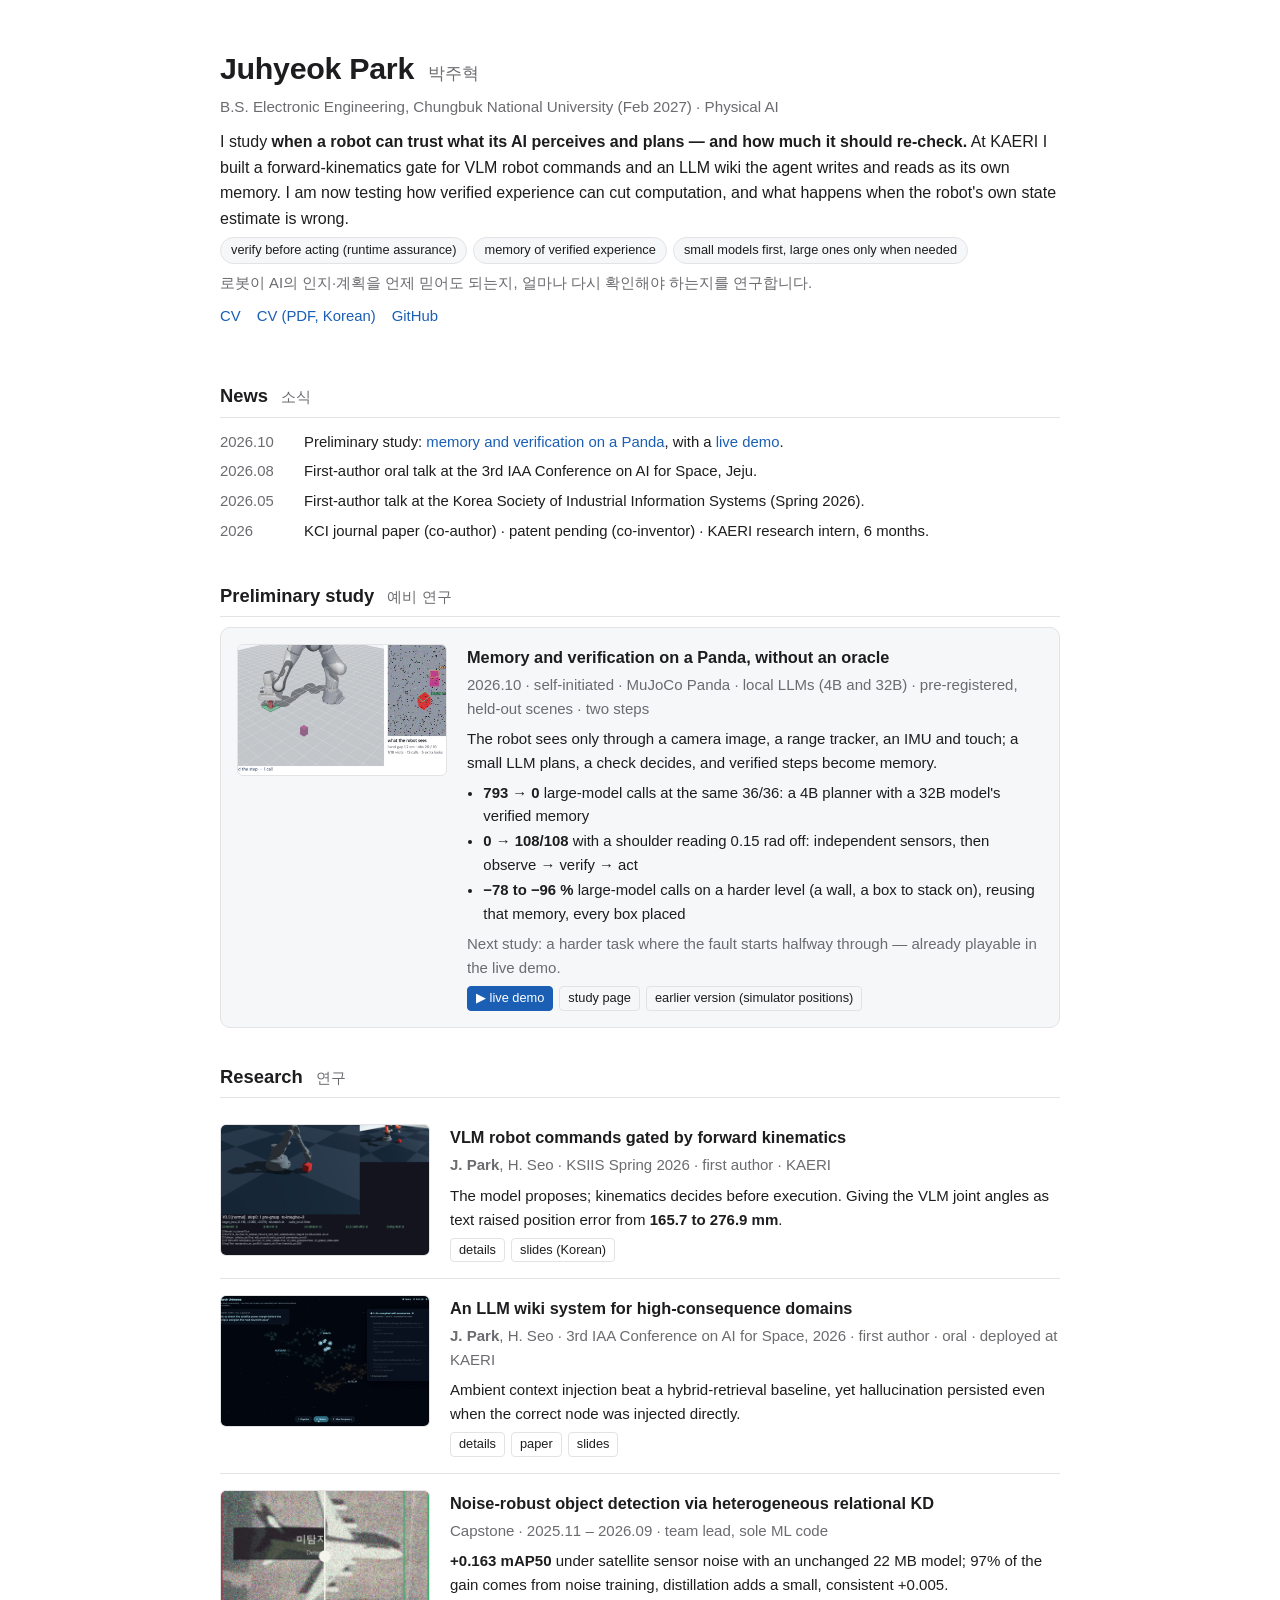
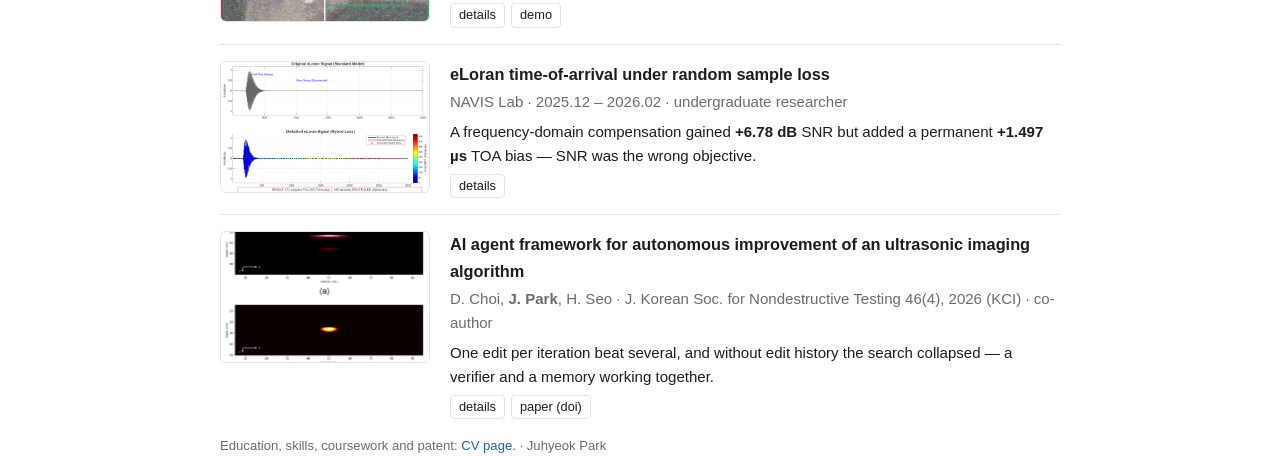
==== index.html @ 37c35368 "portfolio: wiki recall chart, finding cards (KCI, fk, sensors), shorter news line, featured study ca" ====
<!doctype html>
<html lang="en">
<head>
<meta charset="utf-8">
<meta name="viewport" content="width=device-width, initial-scale=1">
<title>Juhyeok Park</title>
<link rel="stylesheet" href="assets/site.css">
</head>
<body>
<header class="top"><div class="wrap">
  <div>
    <h1>Juhyeok Park <small>박주혁</small></h1>
    <p class="role">B.S. Electronic Engineering, Chungbuk National University (Feb 2027) · Physical AI</p>
    <p class="bio">I study <b>when a robot can trust what its AI perceives and plans — and how much it should re-check.</b>
      At KAERI I built a forward-kinematics gate for VLM robot commands and an LLM wiki the agent writes and reads as its own memory.
      I am now testing how verified experience can cut computation, and what happens when the robot's own state estimate is wrong.</p>
    <ul class="focus"><li>verify before acting (runtime assurance)</li><li>memory of verified experience</li><li>small models first, large ones only when needed</li></ul>
    <p class="ko">로봇이 AI의 인지·계획을 언제 믿어도 되는지, 얼마나 다시 확인해야 하는지를 연구합니다.</p>
    <div class="links">
      <a href="cv.html">CV</a>
      <a href="assets/cv/CV_JuhyeokPark_2026-09.pdf">CV (PDF, Korean)</a>
      <a href="https://github.com/nonojamjam">GitHub</a>
    </div>
  </div>
</div></header>

<main class="wrap">
  <h2>News <span class="ko">소식</span></h2>
  <ul class="news">
    <li><span class="d">2026.10</span><span>Preliminary study: <a href="research/oracle-free.html">memory and verification on a Panda</a>, with a <a href="demo/oracle-free.html">live demo</a>.</span></li>
    <li><span class="d">2026.08</span><span>First-author oral talk at the 3rd IAA Conference on AI for Space, Jeju.</span></li>
    <li><span class="d">2026.05</span><span>First-author talk at the Korea Society of Industrial Information Systems (Spring 2026).</span></li>
    <li><span class="d">2026</span><span>KCI journal paper (co-author) · patent pending (co-inventor) · KAERI research intern, 6 months.</span></li>
  </ul>

  <h2>Preliminary study <span class="ko">예비 연구</span></h2>

  <div class="item feat">
    <a class="thumb" href="demo/oracle-free.html"><img src="assets/poc/oracle_free_thumb.gif" alt="Live demo: the Panda grasps a box in any orientation; the panel shows its own camera image with the boxes it measured"></a>
    <div>
      <h3><a href="research/oracle-free.html">Memory and verification on a Panda, without an oracle</a></h3>
      <p class="meta">2026.10 · self-initiated · MuJoCo Panda · local LLMs (4B and 32B) · pre-registered, held-out scenes · two steps</p>
      <p>The robot sees only through a camera image, a range tracker, an IMU and touch; a small LLM plans, a check decides, and verified steps become memory.</p>
      <ul class="keys">
        <li><b>793 → 0</b> large-model calls at the same 36/36: a 4B planner with a 32B model's verified memory</li>
        <li><b>0 → 108/108</b> with a shoulder reading 0.15 rad off: independent sensors, then observe → verify → act</li>
        <li><b>−78 to −96 %</b> large-model calls on a harder level (a wall, a box to stack on), reusing that memory, every box placed</li>
      </ul>
      <p class="meta">Next study: a harder task where the fault starts halfway through — already playable in the live demo.</p>
      <div class="btns"><a class="primary" href="demo/oracle-free.html">▶ live demo</a><a href="research/oracle-free.html">study page</a><a href="research/poc.html">earlier version (simulator positions)</a></div>
    </div>
  </div>

  <h2>Research <span class="ko">연구</span></h2>

  <div class="item">
    <a class="thumb" href="research/fk-verifier.html"><img src="assets/ive_verification_demo.gif" alt="Verification loop for VLM robot commands"></a>
    <div>
      <h3><a href="research/fk-verifier.html">VLM robot commands gated by forward kinematics</a></h3>
      <p class="meta"><b>J. Park</b>, H. Seo · KSIIS Spring 2026 · first author · KAERI</p>
      <p>The model proposes; kinematics decides before execution. Giving the VLM joint angles as text raised position error from <b>165.7 to 276.9 mm</b>.</p>
      <div class="btns"><a href="research/fk-verifier.html">details</a><a href="assets/talks/KSIIS2026_Park_talk_slides_ko.pdf">slides (Korean)</a></div>
    </div>
  </div>

  <div class="item">
    <a class="thumb" href="research/llm-wiki.html"><img src="assets/iaa/notice_fuse.gif" alt="IAA demo: an intent turn pulls matching wiki notes into the prompt without a query"></a>
    <div>
      <h3><a href="research/llm-wiki.html">An LLM wiki system for high-consequence domains</a></h3>
      <p class="meta"><b>J. Park</b>, H. Seo · 3rd IAA Conference on AI for Space, 2026 · first author · oral · deployed at KAERI</p>
      <p>Ambient context injection beat a hybrid-retrieval baseline, yet hallucination persisted even when the correct node was injected directly.</p>
      <div class="btns"><a href="research/llm-wiki.html">details</a><a href="assets/papers/IAA2026_Park_LLM_Wiki_System.pdf">paper</a><a href="assets/talks/IAA2026_Park_talk_slides.pdf">slides</a></div>
    </div>
  </div>

  <div class="item">
    <a class="thumb" href="research/capstone.html"><img src="assets/profile/noise_slider.gif" alt="Baseline vs proposed detector on a noisy satellite tile"></a>
    <div>
      <h3><a href="research/capstone.html">Noise-robust object detection via heterogeneous relational KD</a></h3>
      <p class="meta">Capstone · 2025.11 – 2026.09 · team lead, sole ML code</p>
      <p><b>+0.163 mAP50</b> under satellite sensor noise with an unchanged 22 MB model; 97% of the gain comes from noise training, distillation adds a small, consistent +0.005.</p>
      <div class="btns"><a href="research/capstone.html">details</a><a href="https://nonojamjam.github.io/noise-robust-detection-rkd/">demo</a></div>
    </div>
  </div>

  <div class="item">
    <a class="thumb" href="research/eloran.html"><img src="assets/eloran_pulse.png" alt="eLoran pulse distorted by the sample-loss model"></a>
    <div>
      <h3><a href="research/eloran.html">eLoran time-of-arrival under random sample loss</a></h3>
      <p class="meta">NAVIS Lab · 2025.12 – 2026.02 · undergraduate researcher</p>
      <p>A frequency-domain compensation gained <b>+6.78 dB</b> SNR but added a permanent <b>+1.497 µs</b> TOA bias — SNR was the wrong objective.</p>
      <div class="btns"><a href="research/eloran.html">details</a></div>
    </div>
  </div>

  <div class="item">
    <a class="thumb" href="research/kci.html"><img src="assets/kci/saft_bscan.png" alt="Raw B-scan and SAFT-processed image"></a>
    <div>
      <h3><a href="research/kci.html">AI agent framework for autonomous improvement of an ultrasonic imaging algorithm</a></h3>
      <p class="meta">D. Choi, <b>J. Park</b>, H. Seo · J. Korean Soc. for Nondestructive Testing 46(4), 2026 (KCI) · co-author</p>
      <p>One edit per iteration beat several, and without edit history the search collapsed — a verifier and a memory working together.</p>
      <div class="btns"><a href="research/kci.html">details</a><a href="https://doi.org/10.7779/JKSNT.2026.46.4.268">paper (doi)</a></div>
    </div>
  </div>
</main>

<footer class="wrap">Education, skills, coursework and patent: <a href="cv.html">CV page</a>. · Juhyeok Park</footer>
</body>
</html>
---- assets/site.css ----
/* 공통 스타일 v2 (10/4) — 흰 배경 논문 톤 (10/4 밤 어두운 판 시도 후 흰색 확정, 어두운 판 = site_dark_20261004.css) */
:root{--txt:#1d1d1f;--mut:#6b6b70;--line:#e3e3e6;--link:#1a5fb4;--soft:#f6f7f9;--accent:#c0392b;--w:880px}
*{box-sizing:border-box}
body{margin:0;background:#fff;color:var(--txt);font:16px/1.6 -apple-system,BlinkMacSystemFont,"Segoe UI","Apple SD Gothic Neo","Noto Sans KR",sans-serif}
a{color:var(--link);text-decoration:none} a:hover{text-decoration:underline}
.wrap{max-width:var(--w);margin:0 auto;padding:0 20px}
header.top{padding:44px 0 18px}
.hero{display:flex;gap:26px;align-items:flex-start}
.photo{flex:0 0 132px;height:132px;border-radius:50%;background:var(--soft);border:1px solid var(--line);display:flex;align-items:center;justify-content:center;font-size:2.2rem;color:var(--mut);overflow:hidden}
.photo img{width:100%;height:100%;object-fit:cover}
h1{font-size:1.9rem;margin:0 0 2px;font-weight:650;letter-spacing:-.01em}
h1 small{font-size:1.05rem;color:var(--mut);font-weight:400;margin-left:6px}
.role{color:var(--mut);margin:0 0 10px;font-size:.95rem}
.bio{margin:0 0 6px}
.focus{display:flex;flex-wrap:wrap;gap:6px;margin:6px 0 8px;padding:0;list-style:none}
.focus li{font-size:.8rem;border:1px solid var(--line);border-radius:999px;padding:2px 10px;background:var(--soft)}
ul.keys{margin:2px 0 6px;padding-left:1.1em;font-size:.93rem} ul.keys li{margin:1px 0} ul.keys b{font-variant-numeric:tabular-nums}
.tldr{font-size:1.06rem;font-weight:600;line-height:1.45;margin:10px 0 8px}
.flow{display:flex;flex-wrap:wrap;align-items:center;gap:6px;font-size:.84rem;margin:6px 0 4px}
.flow span{border:1px solid var(--line);border-radius:6px;padding:3px 8px;background:var(--soft)}
.flow i{font-style:normal;color:var(--mut)}
.flow b.c{color:var(--link)}
.ko{color:var(--mut);font-size:.92rem;margin:4px 0 10px}
.links{display:flex;flex-wrap:wrap;gap:6px 16px;font-size:.93rem}
h2{font-size:1.15rem;margin:34px 0 10px;padding-bottom:6px;border-bottom:1px solid var(--line);font-weight:650}
h2 .ko{display:inline;margin-left:8px;font-weight:400}
ul.news{list-style:none;padding:0;margin:0;font-size:.93rem}
ul.news li{display:flex;gap:14px;padding:3px 0}
ul.news .d{flex:0 0 70px;color:var(--mut);font-variant-numeric:tabular-nums}
.item{display:flex;gap:20px;padding:16px 0;border-bottom:1px solid var(--line)}
.item:last-child{border-bottom:0}
.thumb{flex:0 0 210px;height:132px;border:1px solid var(--line);border-radius:6px;overflow:hidden;background:var(--soft);display:flex;align-items:center;justify-content:center}
.thumb img{width:100%;height:100%;object-fit:cover}
.thumb .t{font-size:.8rem;color:var(--mut);padding:10px;text-align:center}
.item h3{margin:0 0 3px;font-size:1.02rem;font-weight:620}
.item h3 a{color:var(--txt)} .item h3 a:hover{color:var(--link)}
.meta{color:var(--mut);font-size:.86rem;margin:0 0 5px}
.item p{margin:0 0 6px;font-size:.94rem}
.btns{display:flex;flex-wrap:wrap;gap:6px}
.btns a{font-size:.8rem;border:1px solid var(--line);border-radius:4px;padding:1px 8px;color:var(--txt)}
.btns a:hover{border-color:var(--link);color:var(--link);text-decoration:none}
.tag{display:inline-block;font-size:.72rem;background:#fff4f2;color:var(--accent);border-radius:3px;padding:0 6px;margin-left:6px;vertical-align:2px}
footer{color:var(--mut);font-size:.82rem;padding:30px 0 40px}
/* 상세 페이지 */
.crumb{font-size:.88rem;margin:26px 0 0} 
.page h1{font-size:1.6rem;margin:10px 0 4px}
.lead{font-size:1.04rem;margin:10px 0}
.kpis{display:grid;grid-template-columns:repeat(auto-fit,minmax(200px,1fr));gap:12px;margin:18px 0}
.kpi{border:1px solid var(--line);border-radius:8px;padding:12px 14px;background:var(--soft)}
.kpi b{display:block;font-size:1.45rem;line-height:1.2;font-variant-numeric:tabular-nums}
.kpi span{font-size:.84rem;color:var(--mut)}
figure{margin:16px 0}
figure img{width:100%;border:1px solid var(--line);border-radius:6px}
figcaption{font-size:.85rem;color:var(--mut);margin-top:4px}
.flow{display:flex;flex-wrap:wrap;gap:6px;align-items:center;margin:12px 0;font-size:.85rem}
.flow span{border:1px solid var(--line);border-radius:4px;padding:4px 9px;background:var(--soft)}
.flow span.gate{border-color:#c9a227;background:#fffaea}
.flow i{font-style:normal;color:var(--mut)}
.box{border-left:3px solid var(--line);padding:6px 14px;margin:14px 0;color:#333;font-size:.94rem;background:var(--soft)}
@media(max-width:640px){.hero{flex-direction:column}.item{flex-direction:column}.thumb{flex-basis:auto;width:100%;height:170px}}
.duo{display:grid;grid-template-columns:1.6fr 1fr;gap:12px;align-items:start;margin:4px 0 14px}
@media (max-width:600px){.duo{grid-template-columns:1fr}}
.btns a.primary{background:var(--link);border-color:var(--link);color:#fff}
table th,table td{border-bottom:1px solid var(--line)}
.demo{display:block;border:1px solid var(--line);border-radius:8px;overflow:hidden;background:var(--soft);margin:16px 0}
.demo img{width:100%;display:block}
.demo div{padding:10px 14px;font-size:.9rem;color:var(--txt)} .demo div b{color:var(--link)}
.demo:hover{border-color:var(--link);text-decoration:none}
figure.pipe{margin:14px 0 6px} figure.pipe img{width:100%;height:auto;border:1px solid var(--line);border-radius:6px;display:block} figure.pipe figcaption{font-size:.84rem;color:var(--mut);margin-top:6px}
/* visual-first study pages (10/10): one-line point, chart, details folded */
p.point{font-size:1.02rem;margin:8px 0 10px;padding-left:12px;border-left:3px solid var(--link)}
figure.chart{margin:10px 0 12px} figure.chart img{width:100%;max-width:680px;height:auto;display:block}
ol.steps{counter-reset:s;list-style:none;padding:0;margin:8px 0 10px;display:grid;grid-template-columns:repeat(auto-fit,minmax(190px,1fr));gap:8px}
ol.steps li{counter-increment:s;border:1px solid var(--line);border-radius:8px;padding:8px 10px 8px 34px;position:relative;font-size:.88rem;background:var(--soft)}
ol.steps li::before{content:counter(s);position:absolute;left:9px;top:8px;width:18px;height:18px;border-radius:50%;background:var(--link);color:#fff;font-size:.72rem;display:flex;align-items:center;justify-content:center;font-weight:700}
details.more{margin:6px 0 12px;font-size:.9rem;color:#3a3a3f}
details.more summary{cursor:pointer;color:var(--link);font-size:.86rem;list-style:none}
details.more summary::before{content:"▸ ";} details.more[open] summary::before{content:"▾ ";}
details.more summary::-webkit-details-marker{display:none}
details.more > *:not(summary){margin-top:6px}
.finds{display:grid;grid-template-columns:repeat(auto-fit,minmax(180px,1fr));gap:8px;margin:8px 0 12px}
.finds>div{border:1px solid var(--line);border-top:3px solid var(--link);border-radius:8px;padding:8px 11px;background:#fff}
.finds>div.neg{border-top-color:var(--accent)}
.finds b{display:block;font-size:.92rem;margin-bottom:2px} .finds span{font-size:.84rem;color:var(--mut);line-height:1.45;display:block}
.item.feat{background:var(--soft);border:1px solid var(--line);border-radius:10px;padding:16px;margin:6px 0 4px}
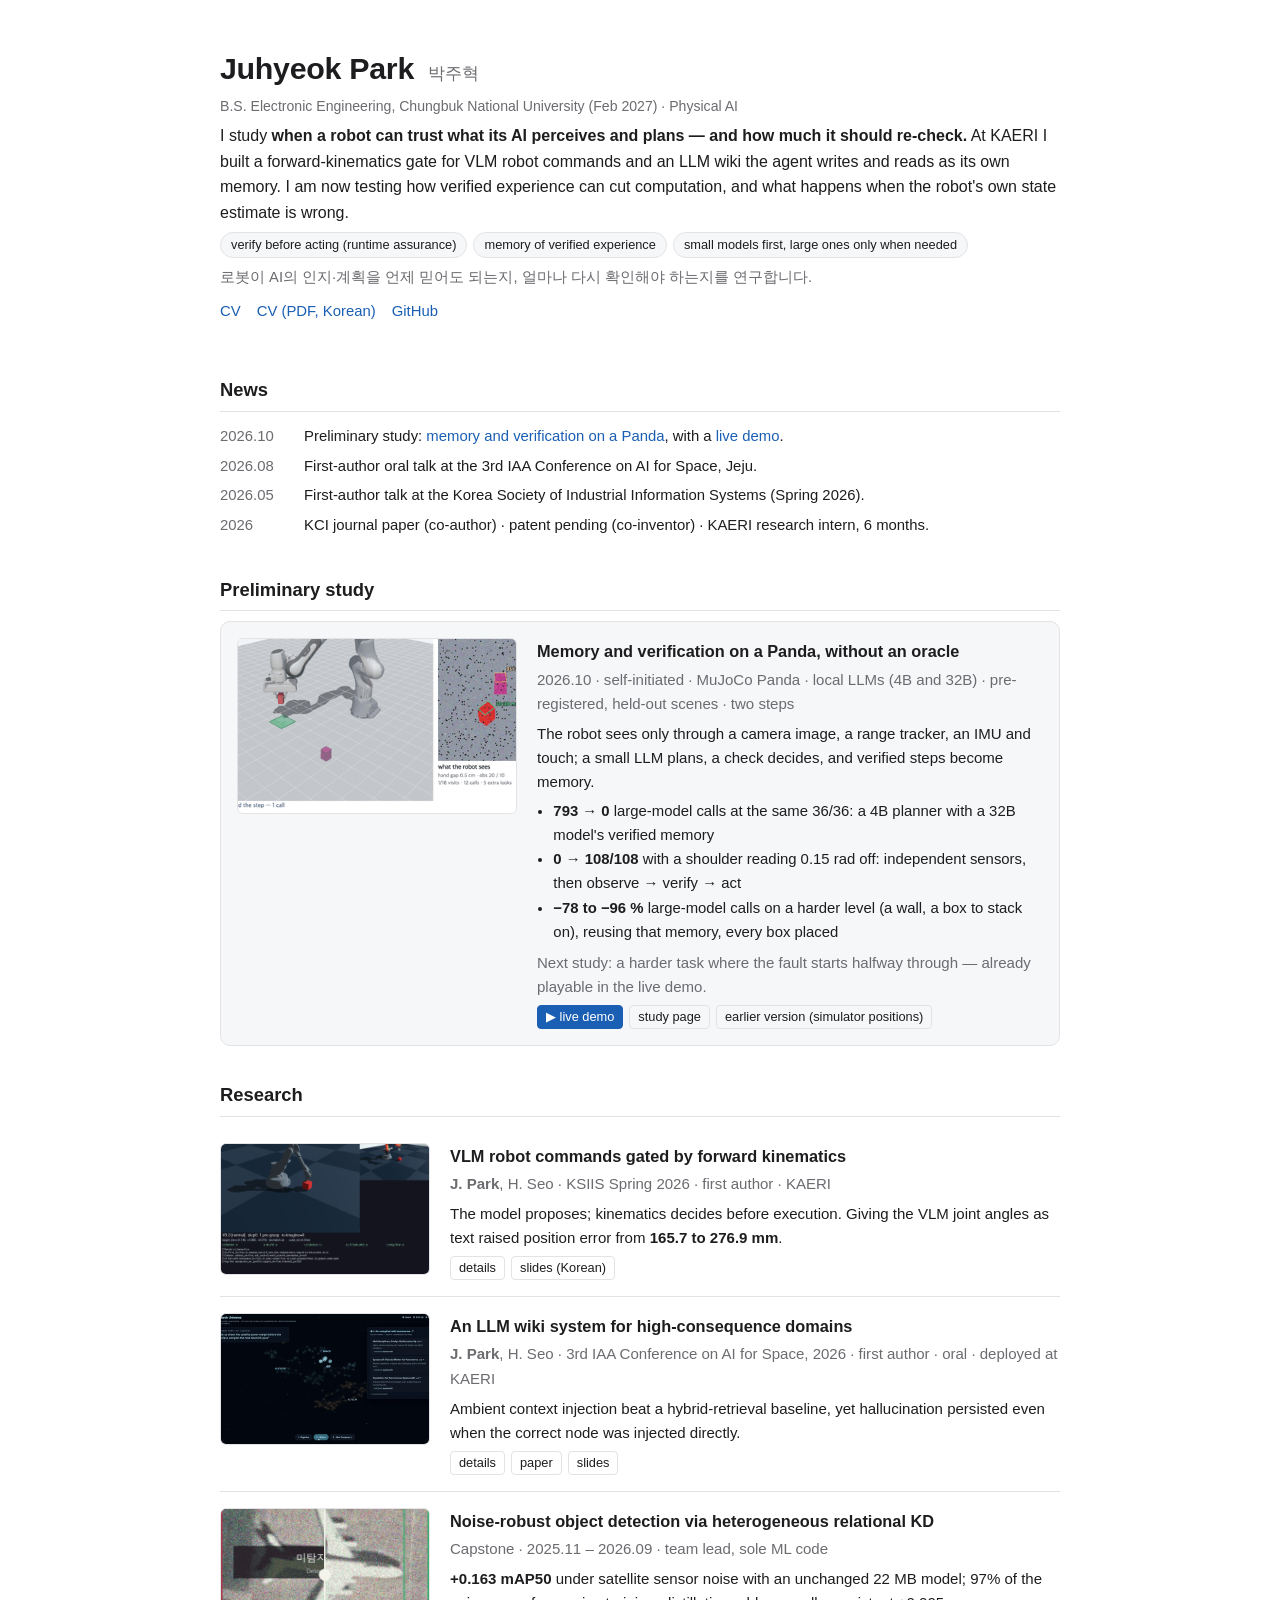
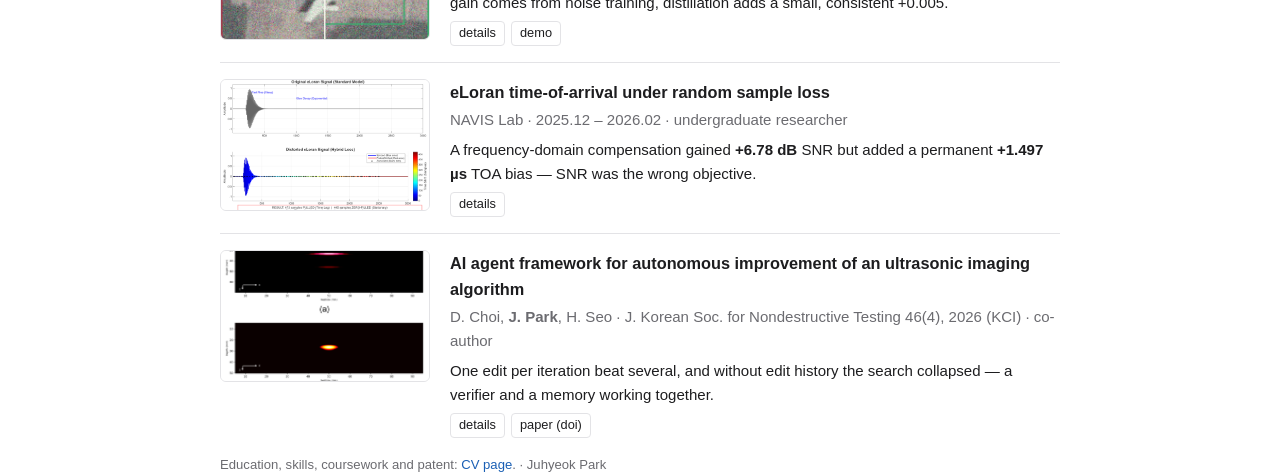
==== commit bd49bd46: "plain style: no colour-band cards, side bars, number boxes or Korean subtitles; labels inside senten" ====
--- a/index.html
+++ b/index.html
@@ -25,7 +25,7 @@
 </div></header>
 
 <main class="wrap">
-  <h2>News <span class="ko">소식</span></h2>
+  <h2>News</h2>
   <ul class="news">
     <li><span class="d">2026.10</span><span>Preliminary study: <a href="research/oracle-free.html">memory and verification on a Panda</a>, with a <a href="demo/oracle-free.html">live demo</a>.</span></li>
     <li><span class="d">2026.08</span><span>First-author oral talk at the 3rd IAA Conference on AI for Space, Jeju.</span></li>
@@ -33,7 +33,7 @@
     <li><span class="d">2026</span><span>KCI journal paper (co-author) · patent pending (co-inventor) · KAERI research intern, 6 months.</span></li>
   </ul>
 
-  <h2>Preliminary study <span class="ko">예비 연구</span></h2>
+  <h2>Preliminary study</h2>
 
   <div class="item feat">
     <a class="thumb" href="demo/oracle-free.html"><img src="assets/poc/oracle_free_thumb.gif" alt="Live demo: the Panda grasps a box in any orientation; the panel shows its own camera image with the boxes it measured"></a>
@@ -51,7 +51,7 @@
     </div>
   </div>
 
-  <h2>Research <span class="ko">연구</span></h2>
+  <h2>Research</h2>
 
   <div class="item">
     <a class="thumb" href="research/fk-verifier.html"><img src="assets/ive_verification_demo.gif" alt="Verification loop for VLM robot commands"></a>
--- a/assets/site.css
+++ b/assets/site.css
@@ -83,3 +83,23 @@
 .finds>div.neg{border-top-color:var(--accent)}
 .finds b{display:block;font-size:.92rem;margin-bottom:2px} .finds span{font-size:.84rem;color:var(--mut);line-height:1.45;display:block}
 .item.feat{background:var(--soft);border:1px solid var(--line);border-radius:10px;padding:16px;margin:6px 0 4px}
+table.heat{border-collapse:collapse;font-size:.86rem;width:100%;font-variant-numeric:tabular-nums}
+table.heat th,table.heat td{padding:5px 8px;text-align:center;border-bottom:1px solid var(--line)}
+table.heat th:first-child{text-align:left} table.heat td.b{color:var(--mut)}
+.btns.top{margin:4px 0 10px} p.role{font-size:.88rem;margin:2px 0 6px}
+.item.feat .thumb{flex-basis:280px;height:176px}
+@media(max-width:640px){.item.feat{flex-direction:column}.item.feat .thumb{flex-basis:auto;width:100%;height:auto;aspect-ratio:16/10}}
+.cvrow{display:flex;gap:16px;padding:6px 0;border-bottom:1px solid var(--line);font-size:.92rem}
+.cvrow .d{flex:0 0 120px;color:var(--mut);font-variant-numeric:tabular-nums;font-size:.86rem}
+.cvrow p.meta{margin:3px 0 0}
+.tag{display:inline-block;font-size:.72rem;border:1px solid var(--link);color:var(--link);border-radius:999px;padding:0 7px;margin-right:4px;vertical-align:1px}
+ul.chips{display:flex;flex-wrap:wrap;gap:5px;list-style:none;padding:0;margin:6px 0}
+ul.chips li{font-size:.78rem;border:1px solid var(--line);background:var(--soft);border-radius:999px;padding:1px 9px}
+@media(max-width:560px){.cvrow{flex-direction:column;gap:2px}.cvrow .d{flex-basis:auto}}
+/* plain style (10/10 evening): no cards, no side bars — labels inside sentences */
+ul.labeled{list-style:none;padding:0;margin:6px 0 12px;font-size:.94rem} ul.labeled li{margin:3px 0}
+.page ul.keys{font-size:.95rem;margin:8px 0 12px}
+ol.steps{display:block;list-style:decimal;padding-left:1.3em;counter-reset:none;margin:6px 0 10px}
+ol.steps li{border:0;background:none;padding:0;margin:3px 0;font-size:.94rem;position:static}
+ol.steps li::before{content:none;display:none}
+.box{background:none;border:0;padding:0;margin:10px 0;font-style:italic;color:#3a3a3f}
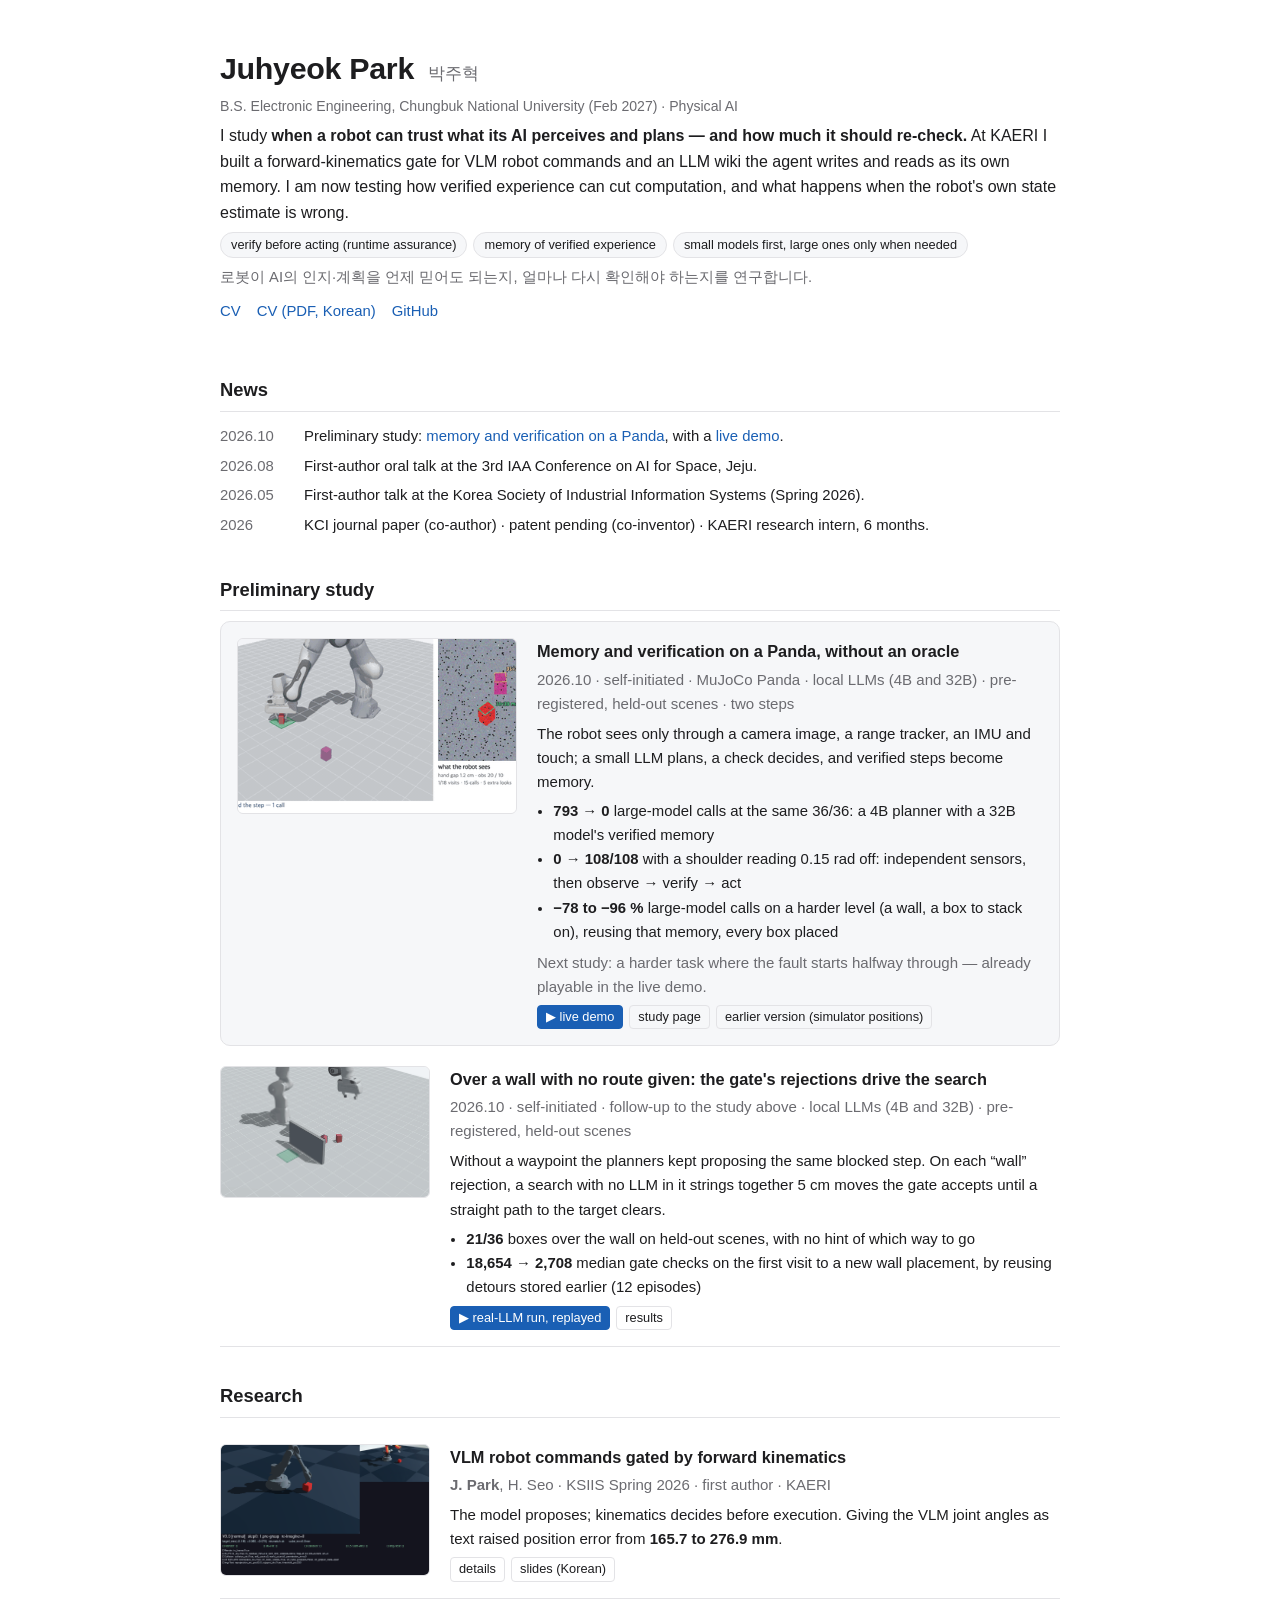
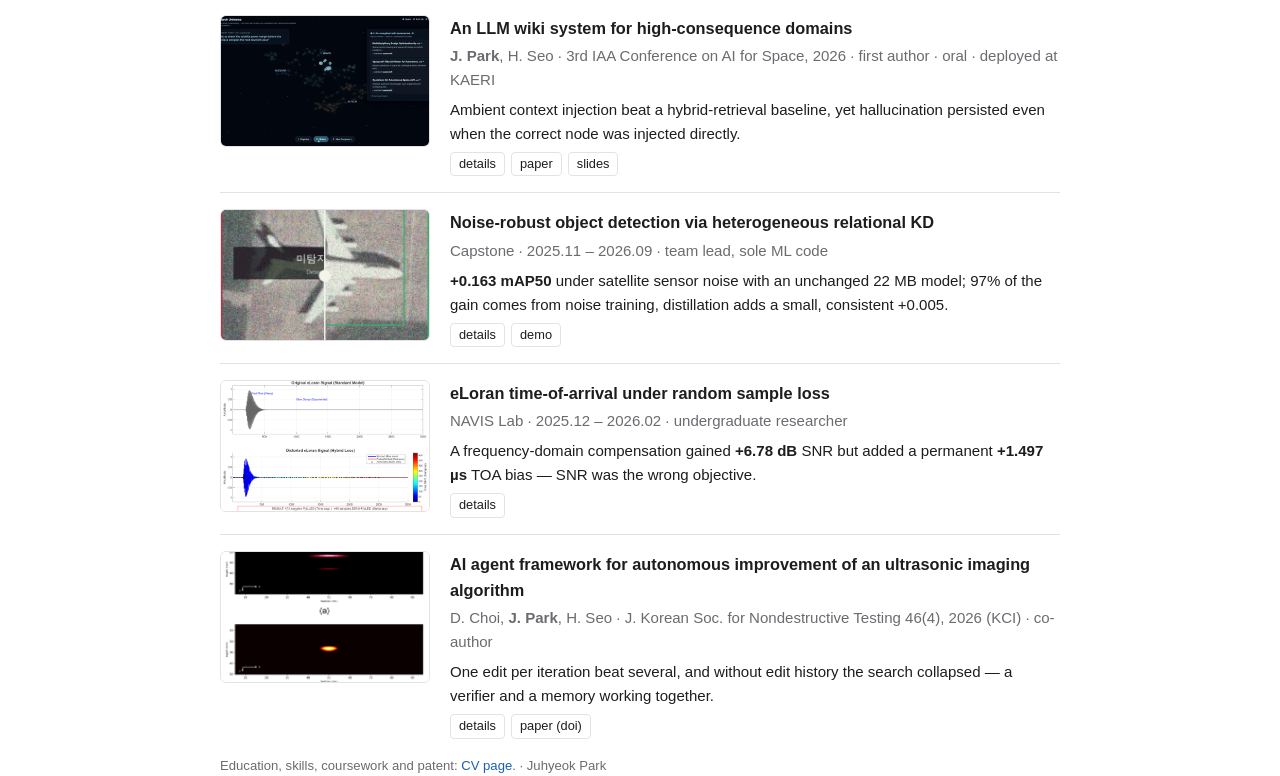
==== commit 7b704ac3: "front page card for the wall study (no route given, gate rejections drive the search); real-LLM repl" ====
--- a/index.html
+++ b/index.html
@@ -48,6 +48,20 @@
       </ul>
       <p class="meta">Next study: a harder task where the fault starts halfway through — already playable in the live demo.</p>
       <div class="btns"><a class="primary" href="demo/oracle-free.html">▶ live demo</a><a href="research/oracle-free.html">study page</a><a href="research/poc.html">earlier version (simulator positions)</a></div>
+    </div>
+  </div>
+
+  <div class="item">
+    <a class="thumb" href="research/oracle-free.html#wall"><img src="assets/poc/l2wall_thumb.gif" alt="Replay of a real-LLM run: the Panda lifts the box over a wall it was never told to go over"></a>
+    <div>
+      <h3><a href="research/oracle-free.html#wall">Over a wall with no route given: the gate's rejections drive the search</a></h3>
+      <p class="meta">2026.10 · self-initiated · follow-up to the study above · local LLMs (4B and 32B) · pre-registered, held-out scenes</p>
+      <p>Without a waypoint the planners kept proposing the same blocked step. On each “wall” rejection, a search with no LLM in it strings together 5&nbsp;cm moves the gate accepts until a straight path to the target clears.</p>
+      <ul class="keys">
+        <li><b>21/36</b> boxes over the wall on held-out scenes, with no hint of which way to go</li>
+        <li><b>18,654 → 2,708</b> median gate checks on the first visit to a new wall placement, by reusing detours stored earlier (12 episodes)</li>
+      </ul>
+      <div class="btns"><a class="primary" href="research/oracle-free.html#wall">▶ real-LLM run, replayed</a><a href="research/oracle-free.html#wall">results</a></div>
     </div>
   </div>
 
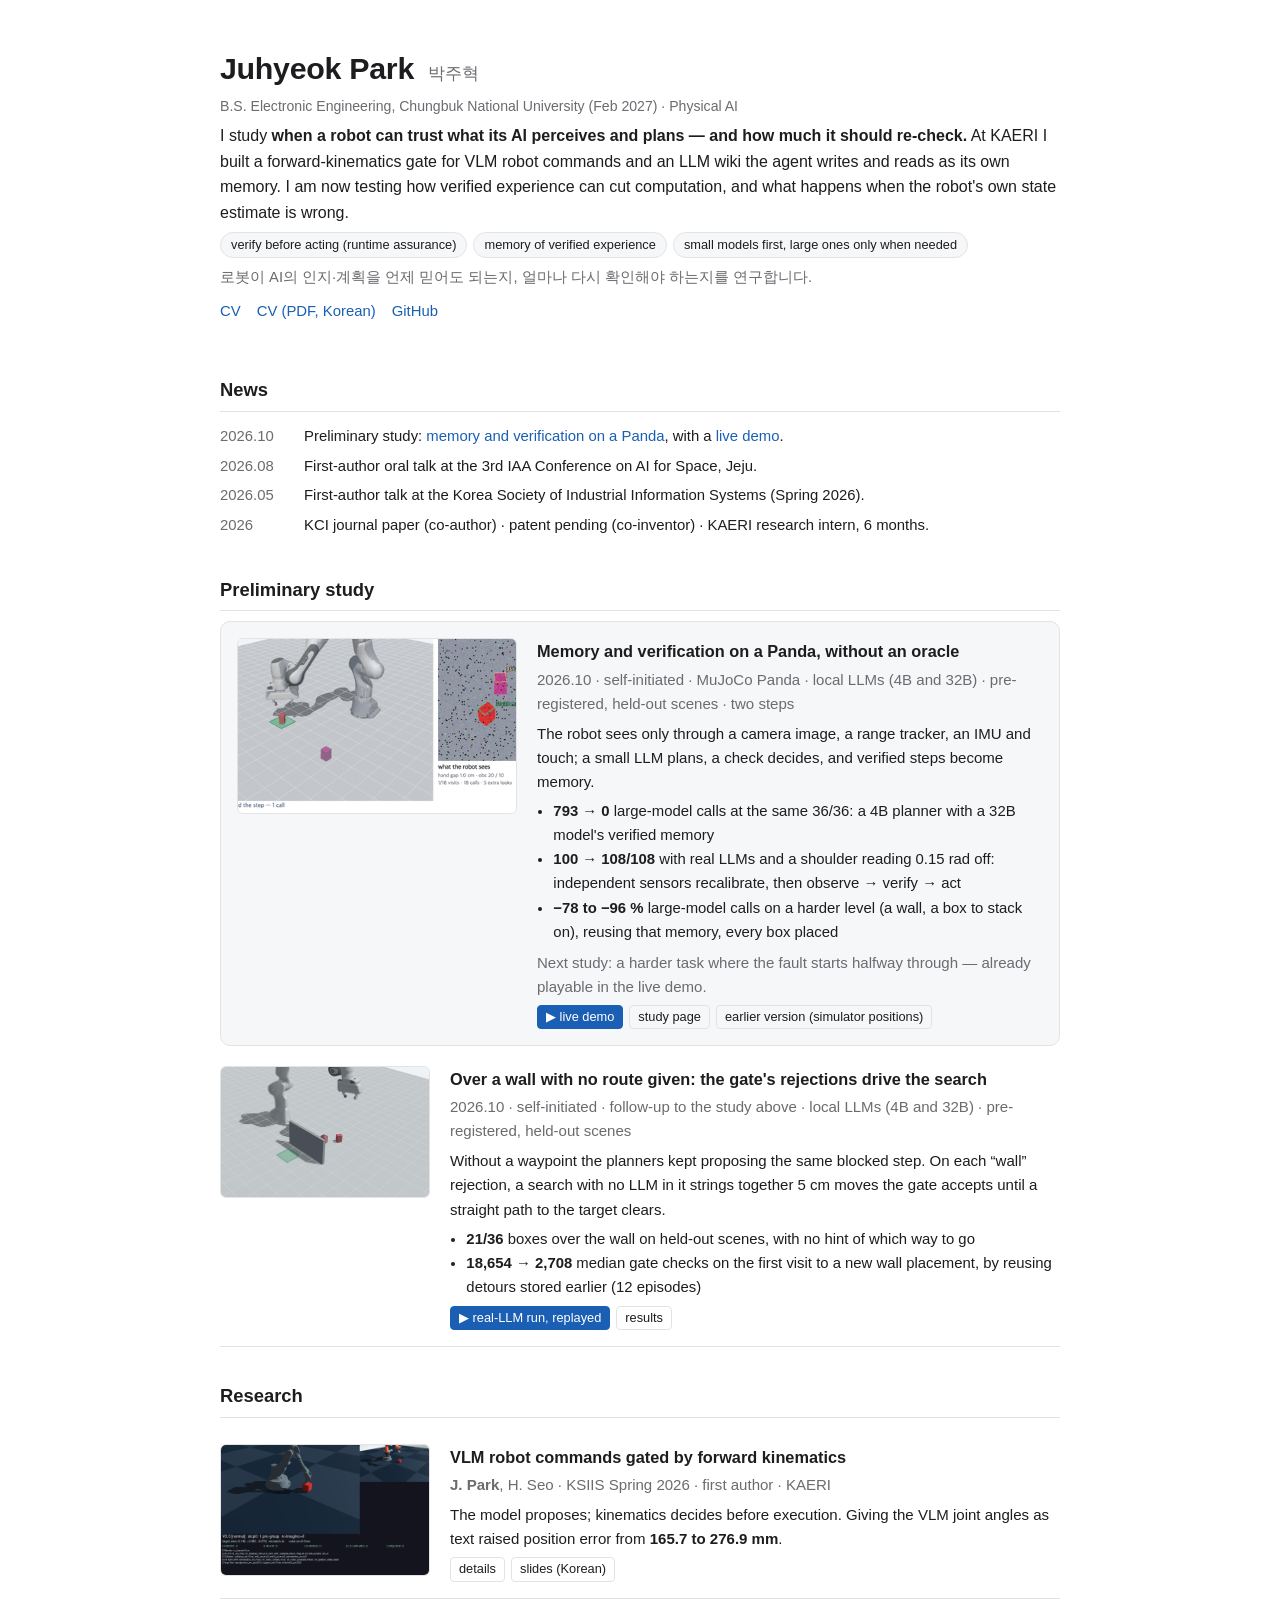
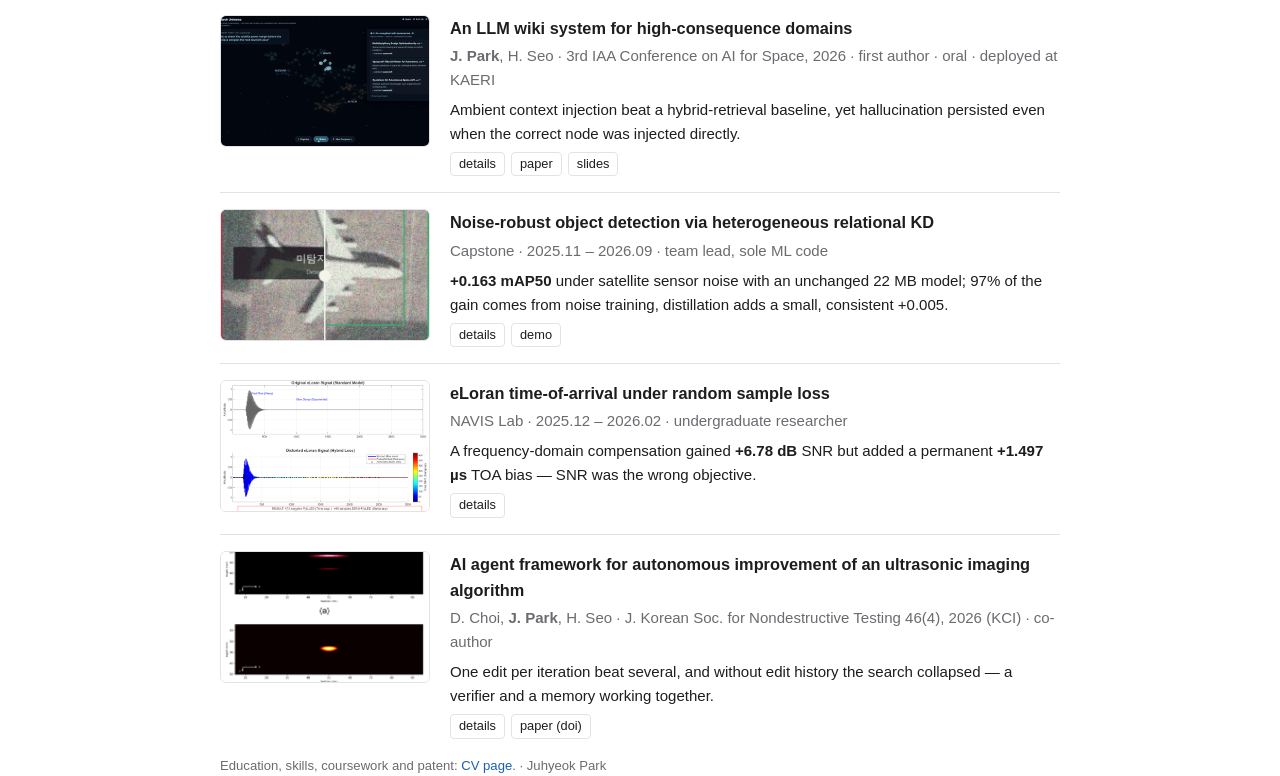
==== commit fc798e47: "oracle-free headline: 100 → 108/108 with real LLMs (0/108 was the stand-in planner with no fix) Co-A" ====
--- a/index.html
+++ b/index.html
@@ -43,7 +43,7 @@
       <p>The robot sees only through a camera image, a range tracker, an IMU and touch; a small LLM plans, a check decides, and verified steps become memory.</p>
       <ul class="keys">
         <li><b>793 → 0</b> large-model calls at the same 36/36: a 4B planner with a 32B model's verified memory</li>
-        <li><b>0 → 108/108</b> with a shoulder reading 0.15 rad off: independent sensors, then observe → verify → act</li>
+        <li><b>100 → 108/108</b> with real LLMs and a shoulder reading 0.15 rad off: independent sensors recalibrate, then observe → verify → act</li>
         <li><b>−78 to −96 %</b> large-model calls on a harder level (a wall, a box to stack on), reusing that memory, every box placed</li>
       </ul>
       <p class="meta">Next study: a harder task where the fault starts halfway through — already playable in the live demo.</p>
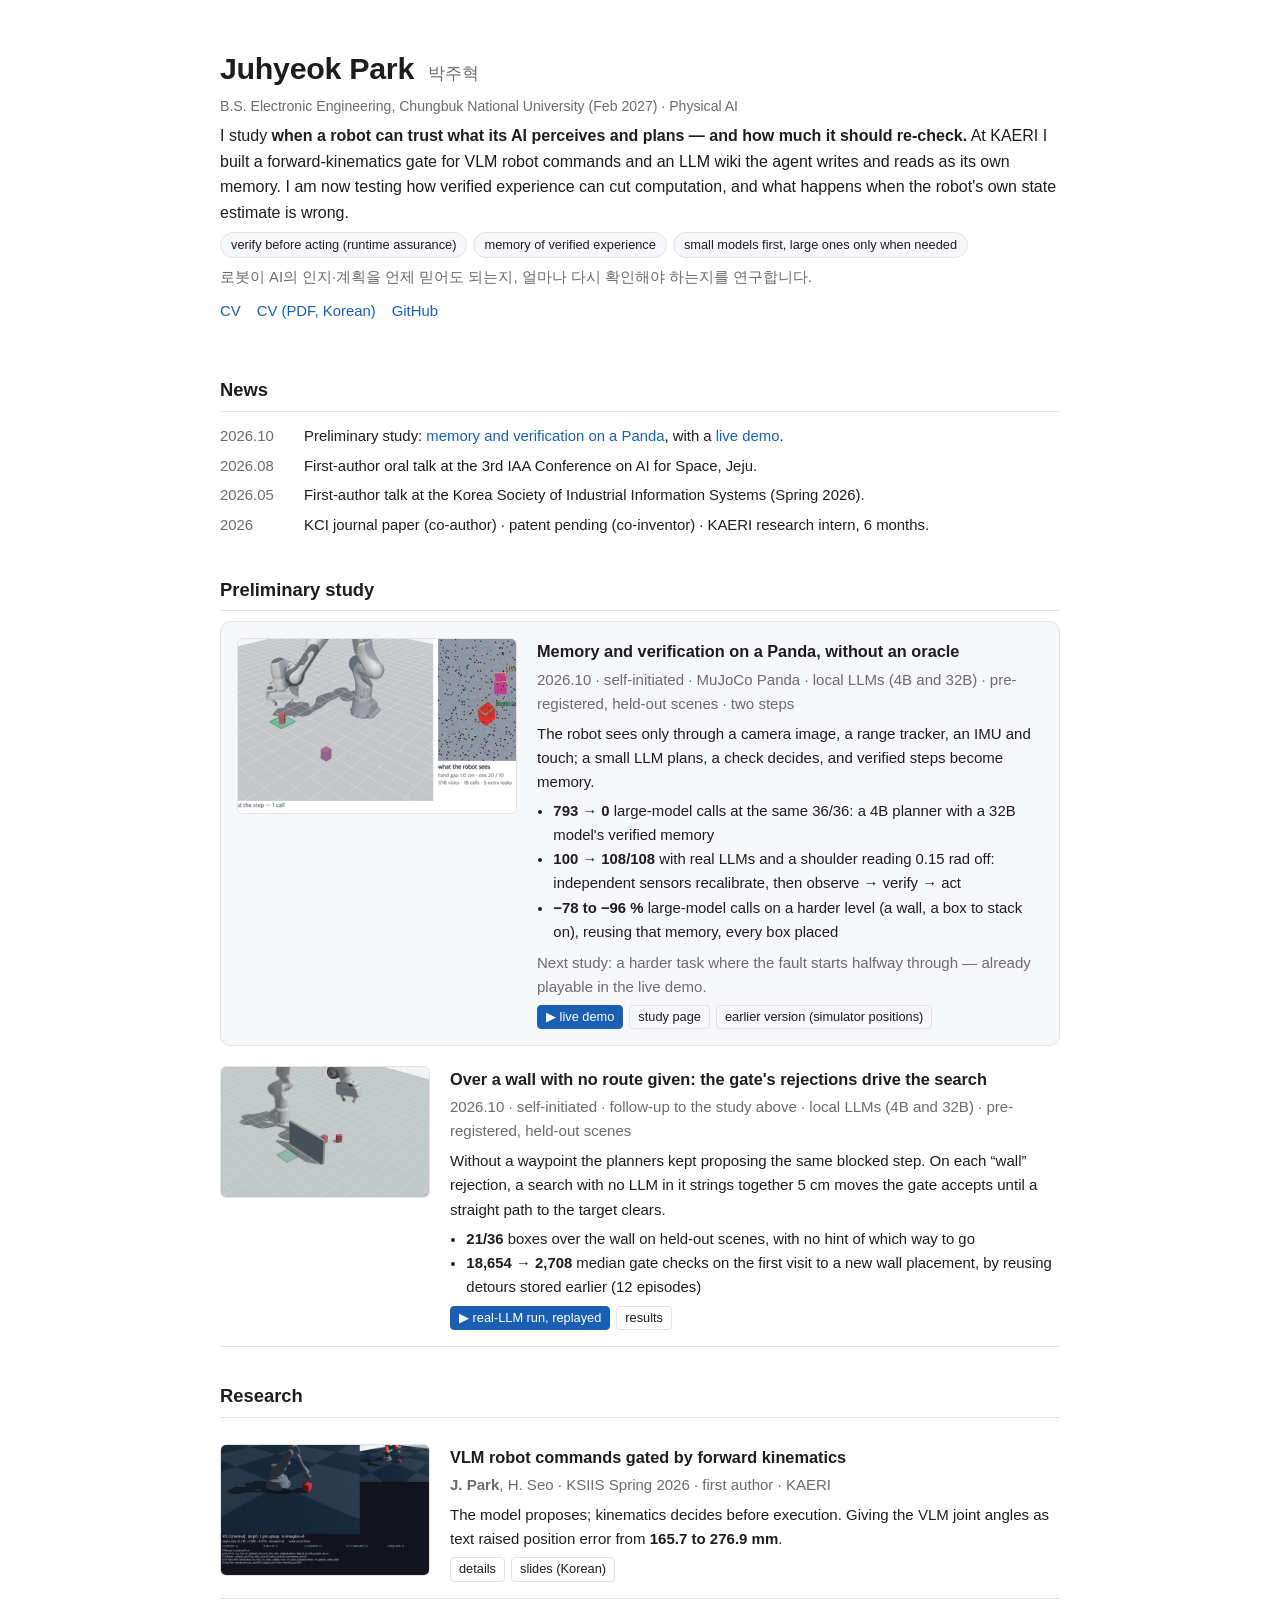
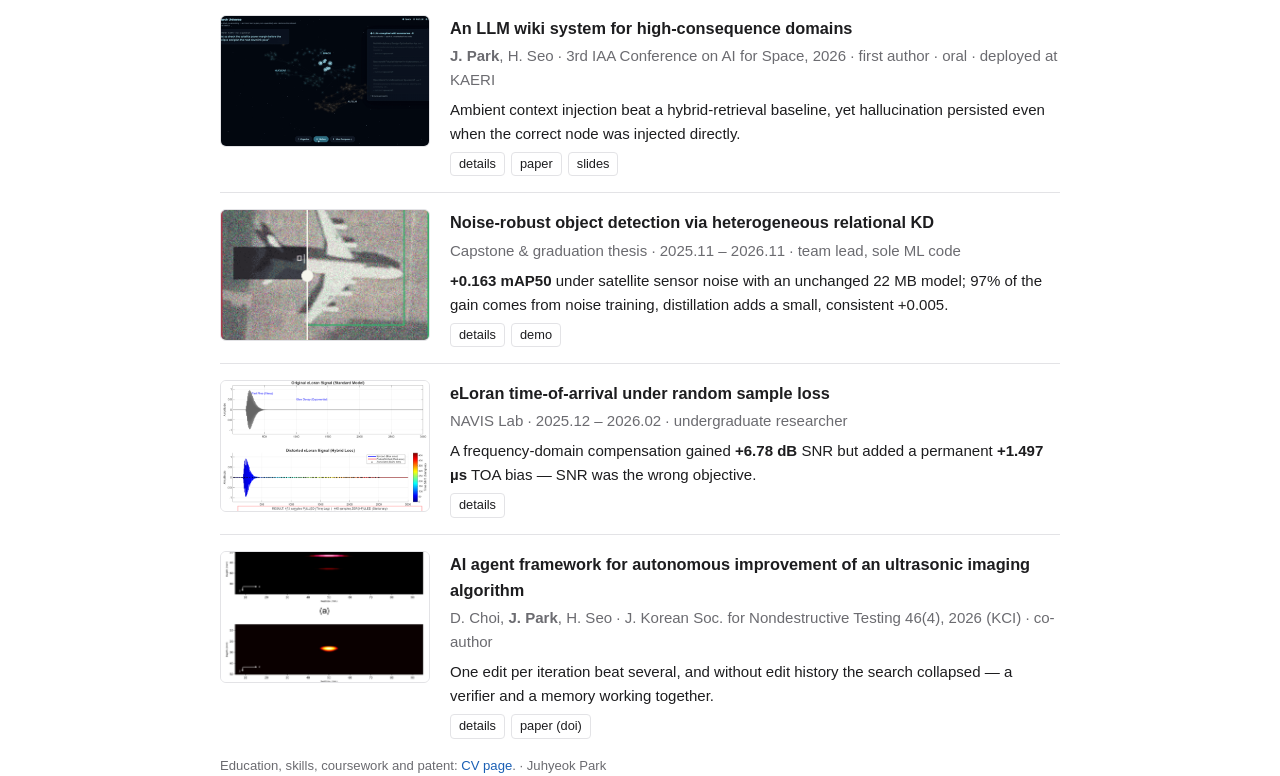
==== commit 70a94ad0: "capstone: 2026.11 update — spatial distillation results from graduation thesis v2.1 (centred alignme" ====
--- a/index.html
+++ b/index.html
@@ -91,7 +91,7 @@
     <a class="thumb" href="research/capstone.html"><img src="assets/profile/noise_slider.gif" alt="Baseline vs proposed detector on a noisy satellite tile"></a>
     <div>
       <h3><a href="research/capstone.html">Noise-robust object detection via heterogeneous relational KD</a></h3>
-      <p class="meta">Capstone · 2025.11 – 2026.09 · team lead, sole ML code</p>
+      <p class="meta">Capstone &amp; graduation thesis · 2025.11 – 2026.11 · team lead, sole ML code</p>
       <p><b>+0.163 mAP50</b> under satellite sensor noise with an unchanged 22 MB model; 97% of the gain comes from noise training, distillation adds a small, consistent +0.005.</p>
       <div class="btns"><a href="research/capstone.html">details</a><a href="https://nonojamjam.github.io/noise-robust-detection-rkd/">demo</a></div>
     </div>
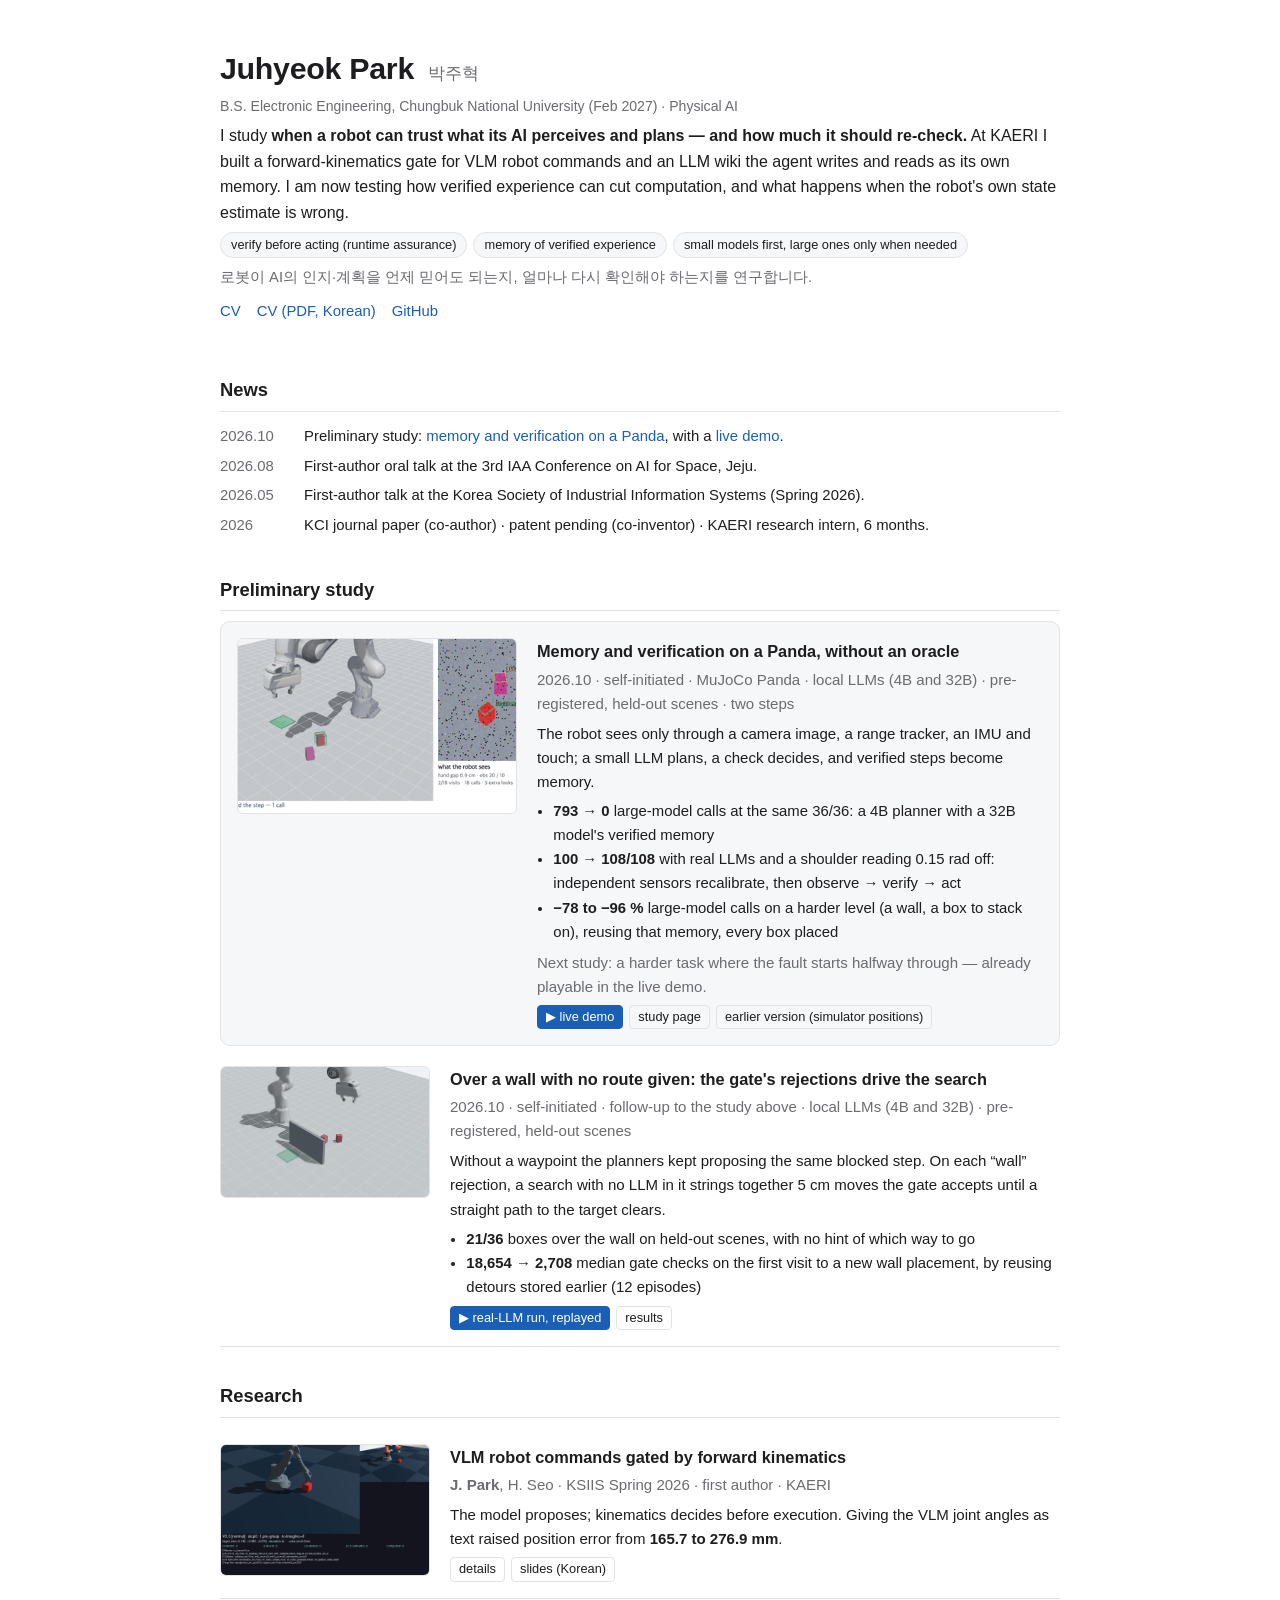
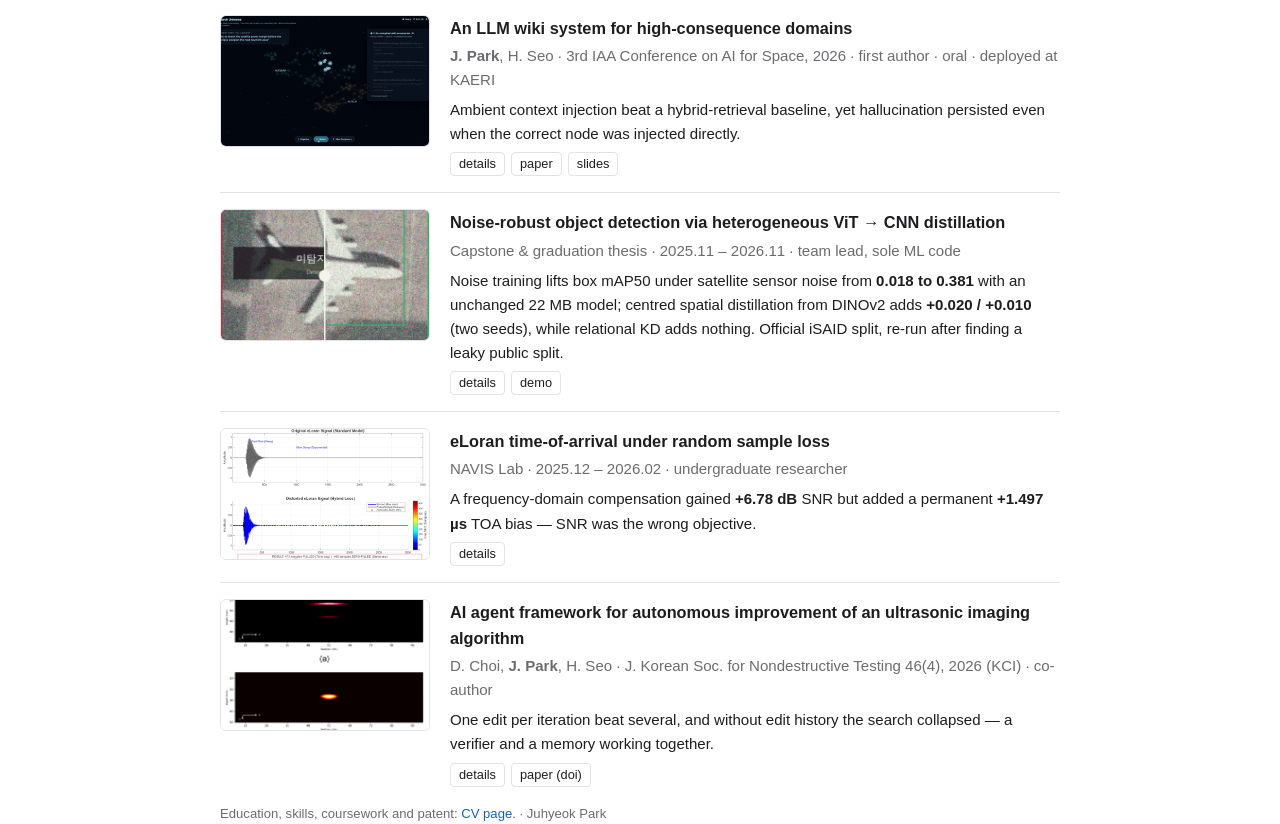
==== commit 153a44f2: "capstone: replace September 2x2 headline with official-split numbers (leaky Kaggle split + label bug" ====
--- a/index.html
+++ b/index.html
@@ -90,9 +90,9 @@
   <div class="item">
     <a class="thumb" href="research/capstone.html"><img src="assets/profile/noise_slider.gif" alt="Baseline vs proposed detector on a noisy satellite tile"></a>
     <div>
-      <h3><a href="research/capstone.html">Noise-robust object detection via heterogeneous relational KD</a></h3>
+      <h3><a href="research/capstone.html">Noise-robust object detection via heterogeneous ViT → CNN distillation</a></h3>
       <p class="meta">Capstone &amp; graduation thesis · 2025.11 – 2026.11 · team lead, sole ML code</p>
-      <p><b>+0.163 mAP50</b> under satellite sensor noise with an unchanged 22 MB model; 97% of the gain comes from noise training, distillation adds a small, consistent +0.005.</p>
+      <p>Noise training lifts box mAP50 under satellite sensor noise from <b>0.018 to 0.381</b> with an unchanged 22 MB model; centred spatial distillation from DINOv2 adds <b>+0.020 / +0.010</b> (two seeds), while relational KD adds nothing. Official iSAID split, re-run after finding a leaky public split.</p>
       <div class="btns"><a href="research/capstone.html">details</a><a href="https://nonojamjam.github.io/noise-robust-detection-rkd/">demo</a></div>
     </div>
   </div>
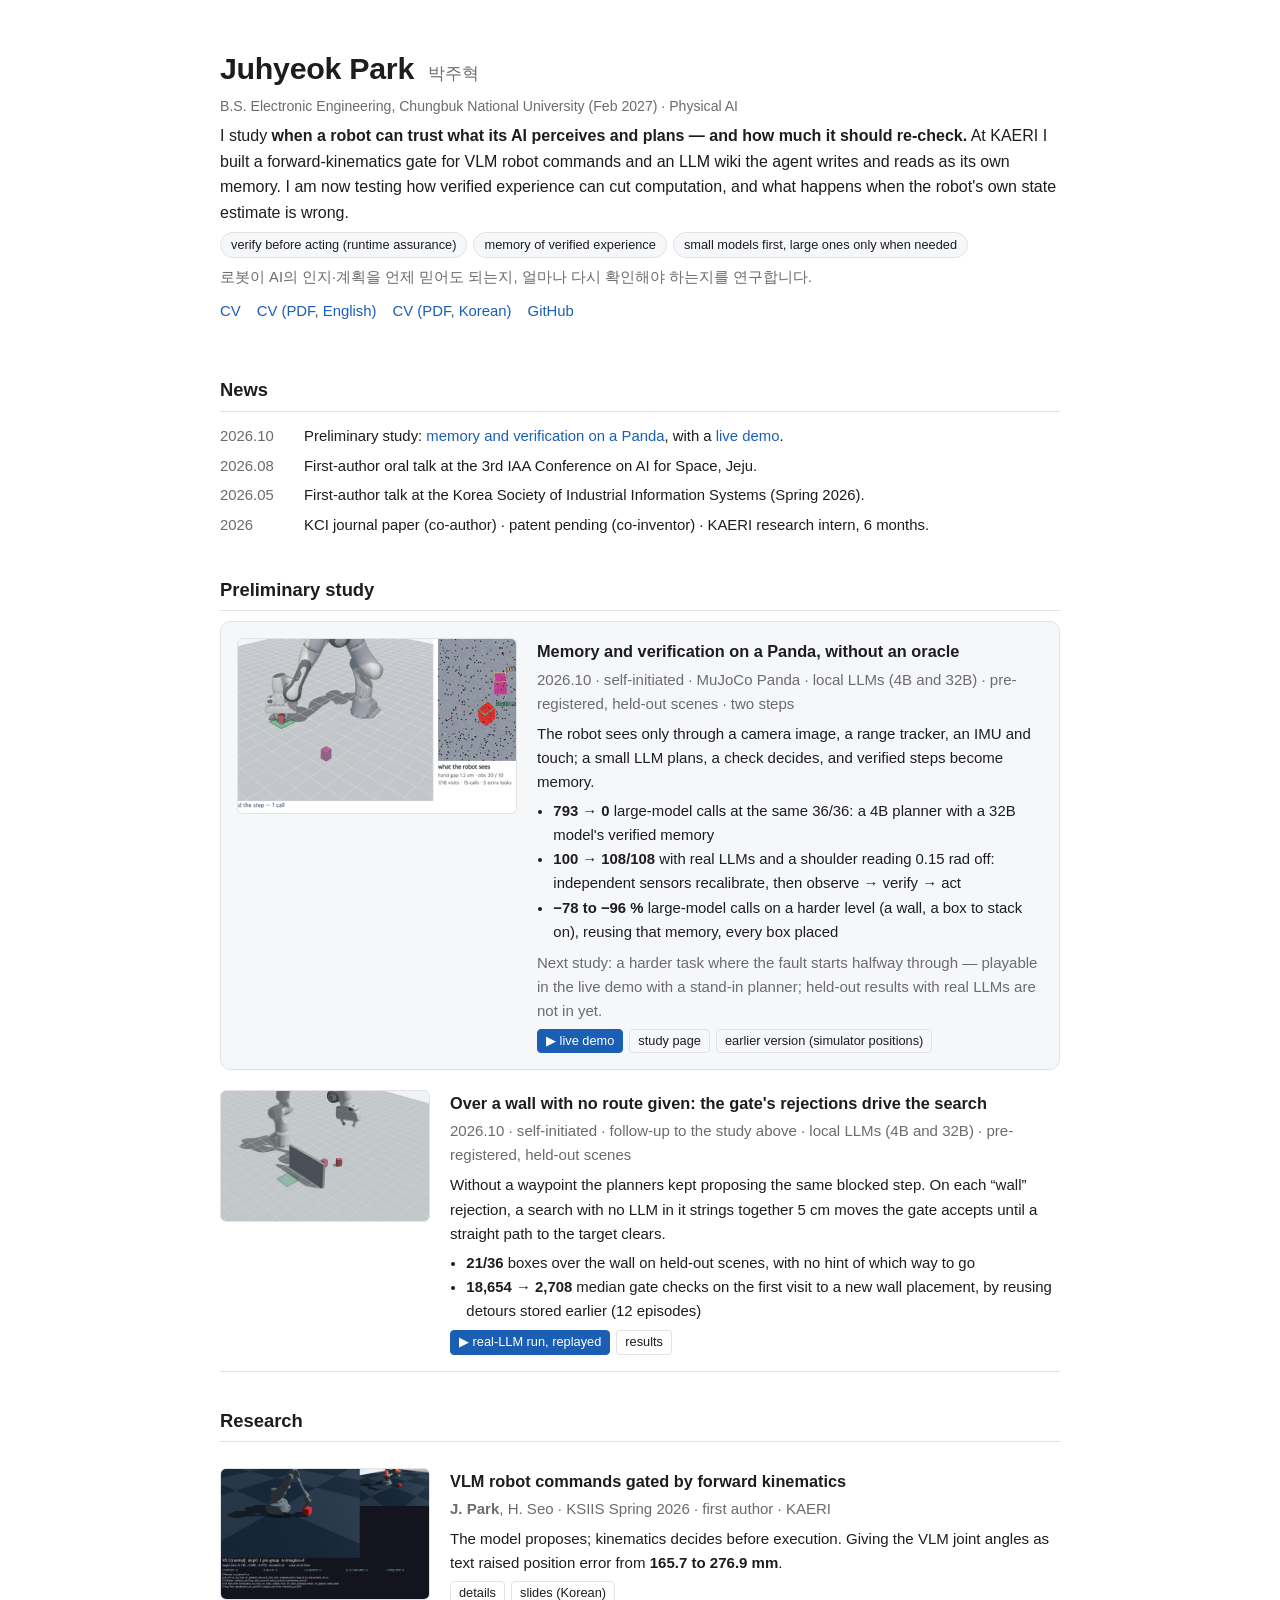
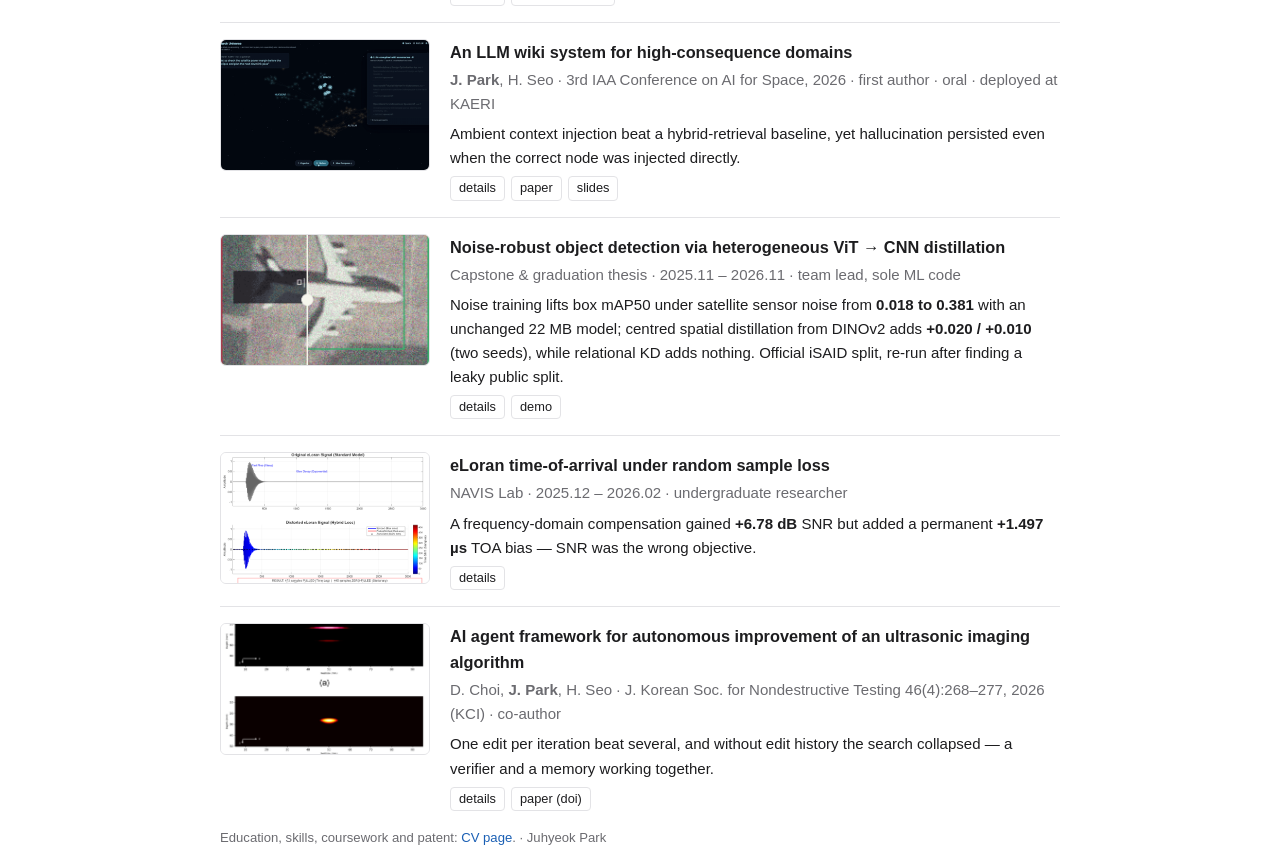
==== commit 945ccabf: "Site review fixes (Codex + agy cross-review, each finding reproduced): CV capstone row updated, seve" ====
--- a/index.html
+++ b/index.html
@@ -18,6 +18,7 @@
     <p class="ko">로봇이 AI의 인지·계획을 언제 믿어도 되는지, 얼마나 다시 확인해야 하는지를 연구합니다.</p>
     <div class="links">
       <a href="cv.html">CV</a>
+      <a href="assets/cv/CV_JuhyeokPark_EN.pdf">CV (PDF, English)</a>
       <a href="assets/cv/CV_JuhyeokPark_2026-09.pdf">CV (PDF, Korean)</a>
       <a href="https://github.com/nonojamjam">GitHub</a>
     </div>
@@ -46,7 +47,7 @@
         <li><b>100 → 108/108</b> with real LLMs and a shoulder reading 0.15 rad off: independent sensors recalibrate, then observe → verify → act</li>
         <li><b>−78 to −96 %</b> large-model calls on a harder level (a wall, a box to stack on), reusing that memory, every box placed</li>
       </ul>
-      <p class="meta">Next study: a harder task where the fault starts halfway through — already playable in the live demo.</p>
+      <p class="meta">Next study: a harder task where the fault starts halfway through — playable in the live demo with a stand-in planner; held-out results with real LLMs are not in yet.</p>
       <div class="btns"><a class="primary" href="demo/oracle-free.html">▶ live demo</a><a href="research/oracle-free.html">study page</a><a href="research/poc.html">earlier version (simulator positions)</a></div>
     </div>
   </div>
@@ -61,7 +62,7 @@
         <li><b>21/36</b> boxes over the wall on held-out scenes, with no hint of which way to go</li>
         <li><b>18,654 → 2,708</b> median gate checks on the first visit to a new wall placement, by reusing detours stored earlier (12 episodes)</li>
       </ul>
-      <div class="btns"><a class="primary" href="research/oracle-free.html#wall">▶ real-LLM run, replayed</a><a href="research/oracle-free.html#wall">results</a></div>
+      <div class="btns"><a class="primary" href="assets/poc/l2wall_s523_ep0.mp4">▶ real-LLM run, replayed</a><a href="research/oracle-free.html#wall">results</a></div>
     </div>
   </div>
 
@@ -111,7 +112,7 @@
     <a class="thumb" href="research/kci.html"><img src="assets/kci/saft_bscan.png" alt="Raw B-scan and SAFT-processed image"></a>
     <div>
       <h3><a href="research/kci.html">AI agent framework for autonomous improvement of an ultrasonic imaging algorithm</a></h3>
-      <p class="meta">D. Choi, <b>J. Park</b>, H. Seo · J. Korean Soc. for Nondestructive Testing 46(4), 2026 (KCI) · co-author</p>
+      <p class="meta">D. Choi, <b>J. Park</b>, H. Seo · J. Korean Soc. for Nondestructive Testing 46(4):268–277, 2026 (KCI) · co-author</p>
       <p>One edit per iteration beat several, and without edit history the search collapsed — a verifier and a memory working together.</p>
       <div class="btns"><a href="research/kci.html">details</a><a href="https://doi.org/10.7779/JKSNT.2026.46.4.268">paper (doi)</a></div>
     </div>
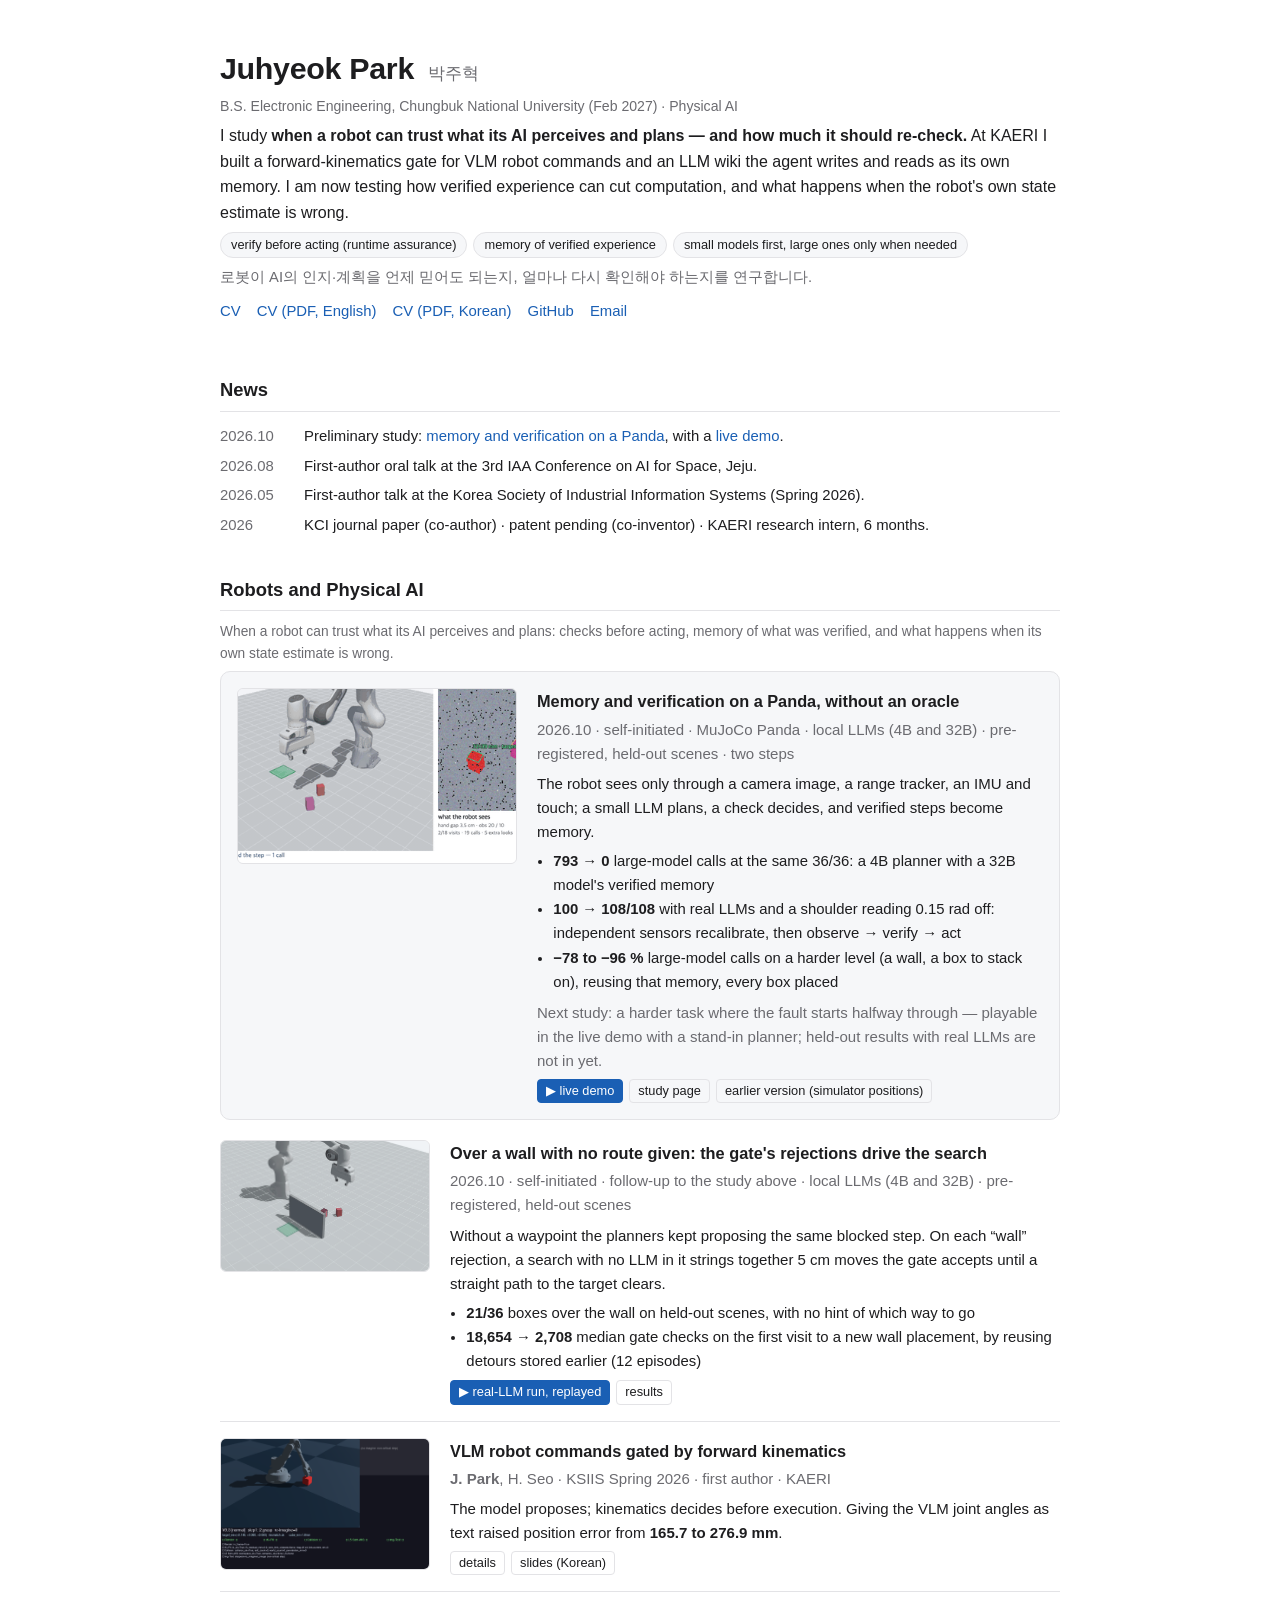
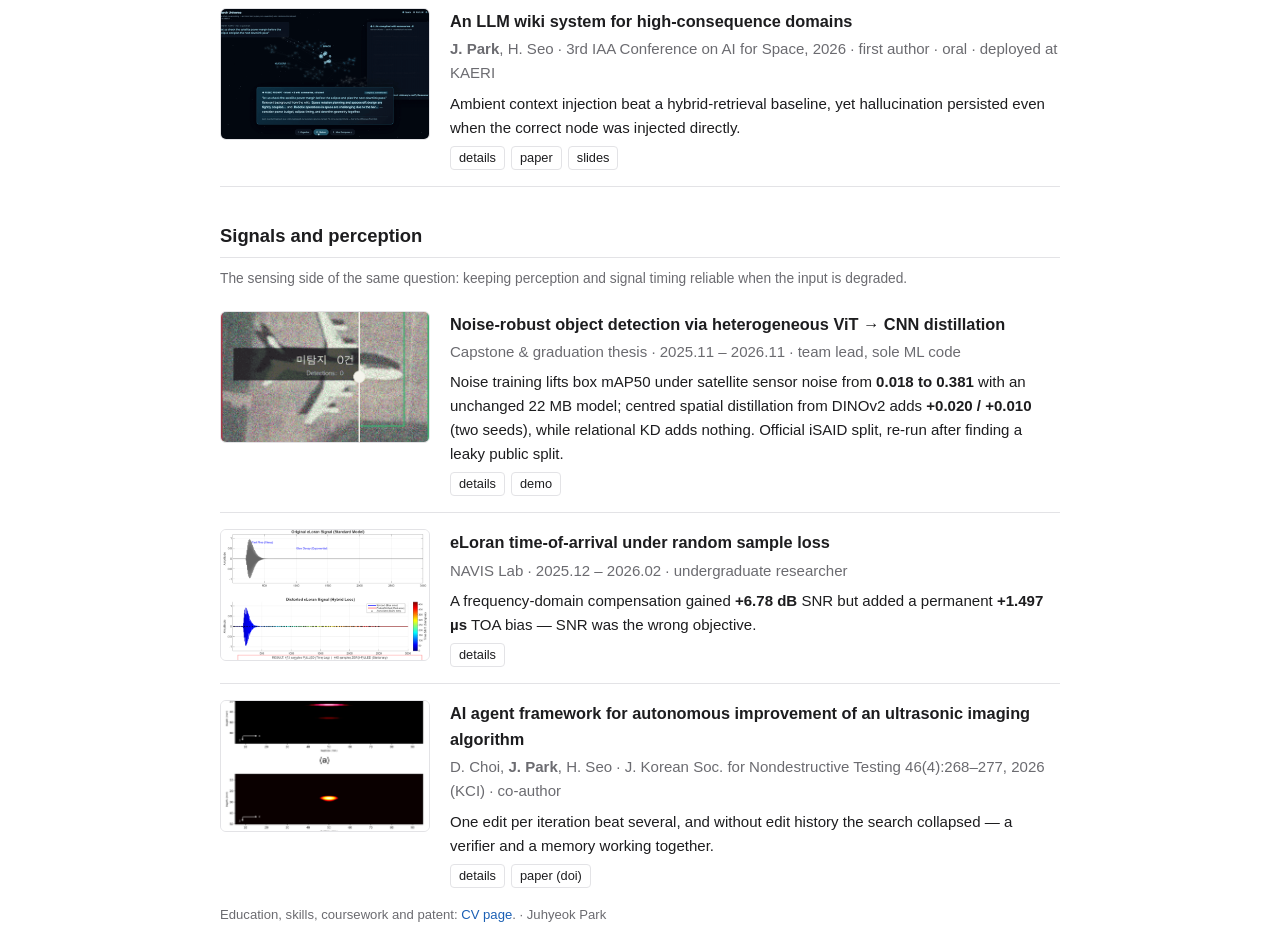
==== commit 63685dae: "CV PDFs updated (capstone: official-split thesis results; EN v2 / KO v13, public, 1 page each); emai" ====
--- a/index.html
+++ b/index.html
@@ -19,8 +19,9 @@
     <div class="links">
       <a href="cv.html">CV</a>
       <a href="assets/cv/CV_JuhyeokPark_EN.pdf">CV (PDF, English)</a>
-      <a href="assets/cv/CV_JuhyeokPark_2026-09.pdf">CV (PDF, Korean)</a>
+      <a href="assets/cv/CV_JuhyeokPark_KO.pdf">CV (PDF, Korean)</a>
       <a href="https://github.com/nonojamjam">GitHub</a>
+      <a href="mailto:complimentary656@gmail.com">Email</a>
     </div>
   </div>
 </div></header>
@@ -34,7 +35,8 @@
     <li><span class="d">2026</span><span>KCI journal paper (co-author) · patent pending (co-inventor) · KAERI research intern, 6 months.</span></li>
   </ul>
 
-  <h2>Preliminary study</h2>
+  <h2>Robots and Physical AI</h2>
+  <p class="meta">When a robot can trust what its AI perceives and plans: checks before acting, memory of what was verified, and what happens when its own state estimate is wrong.</p>
 
   <div class="item feat">
     <a class="thumb" href="demo/oracle-free.html"><img src="assets/poc/oracle_free_thumb.gif" alt="Live demo: the Panda grasps a box in any orientation; the panel shows its own camera image with the boxes it measured"></a>
@@ -66,7 +68,6 @@
     </div>
   </div>
 
-  <h2>Research</h2>
 
   <div class="item">
     <a class="thumb" href="research/fk-verifier.html"><img src="assets/ive_verification_demo.gif" alt="Verification loop for VLM robot commands"></a>
@@ -87,6 +88,9 @@
       <div class="btns"><a href="research/llm-wiki.html">details</a><a href="assets/papers/IAA2026_Park_LLM_Wiki_System.pdf">paper</a><a href="assets/talks/IAA2026_Park_talk_slides.pdf">slides</a></div>
     </div>
   </div>
+
+  <h2>Signals and perception</h2>
+  <p class="meta">The sensing side of the same question: keeping perception and signal timing reliable when the input is degraded.</p>
 
   <div class="item">
     <a class="thumb" href="research/capstone.html"><img src="assets/profile/noise_slider.gif" alt="Baseline vs proposed detector on a noisy satellite tile"></a>
